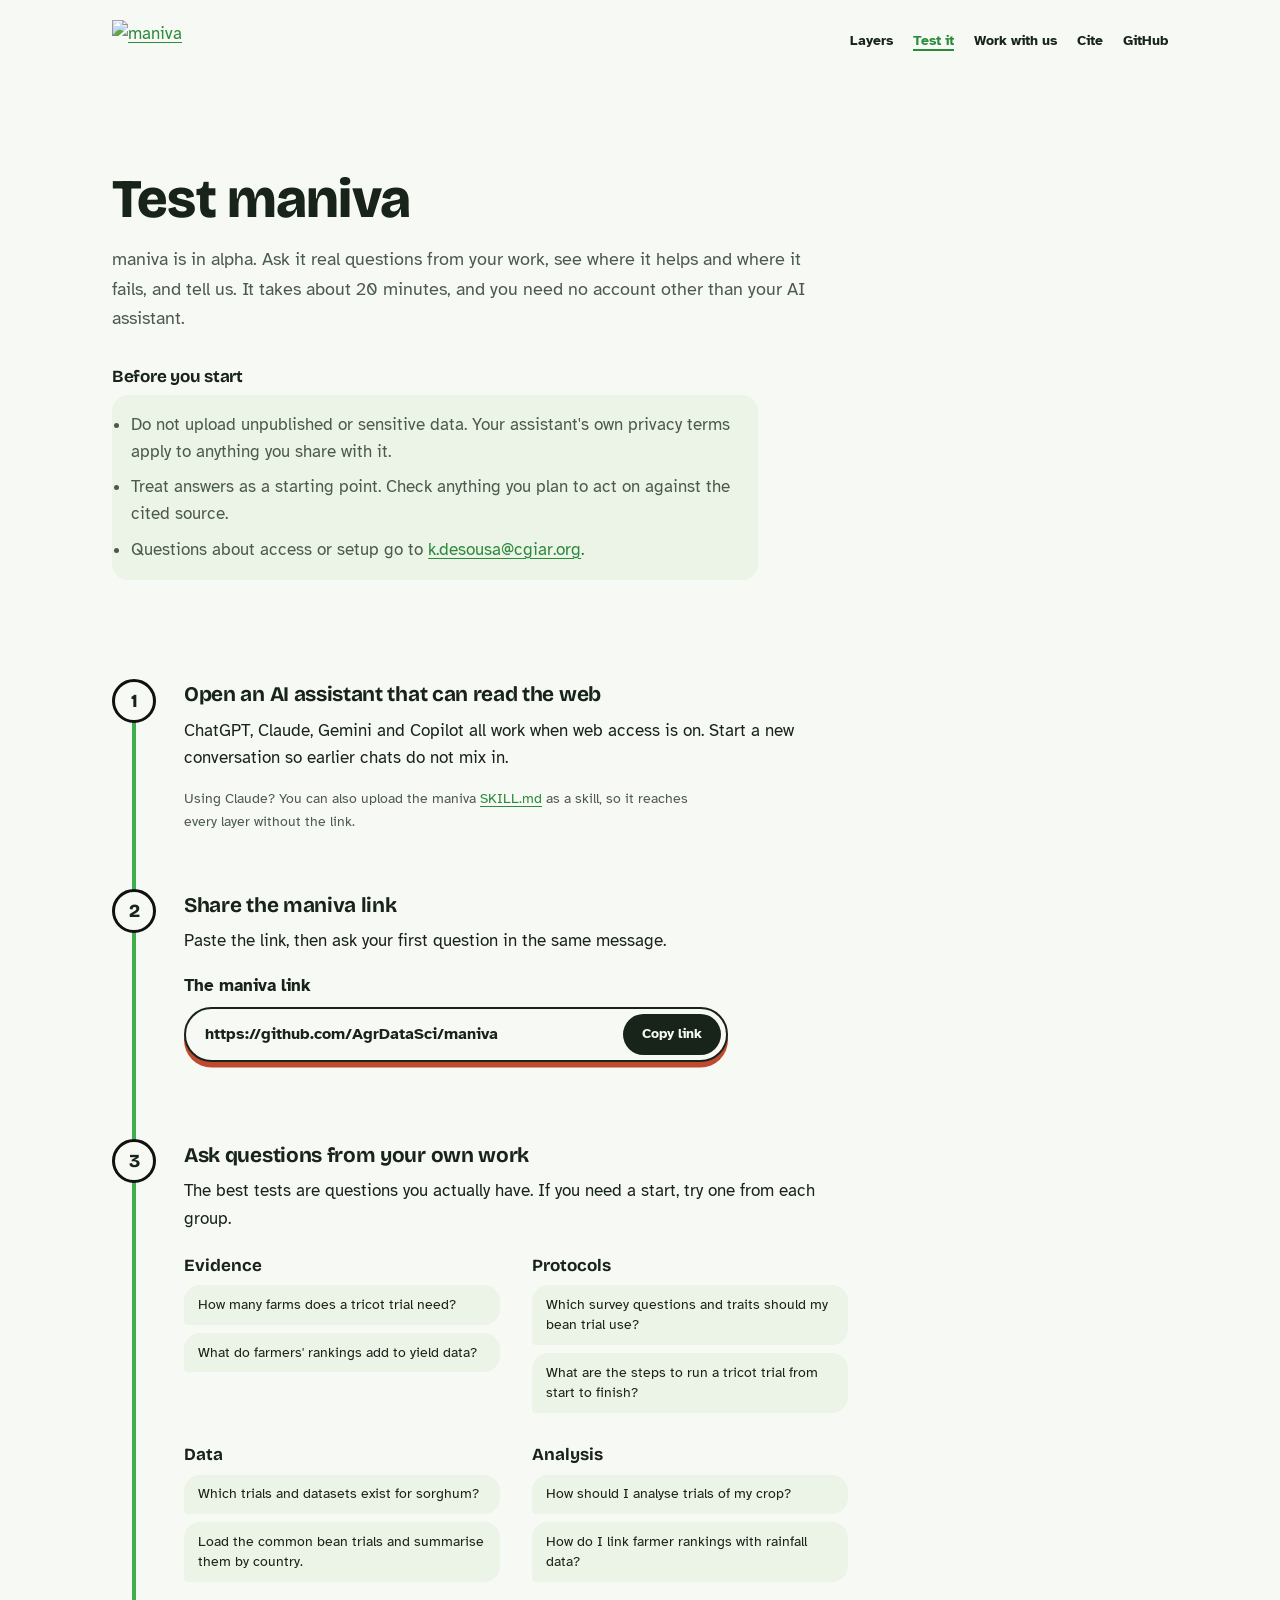
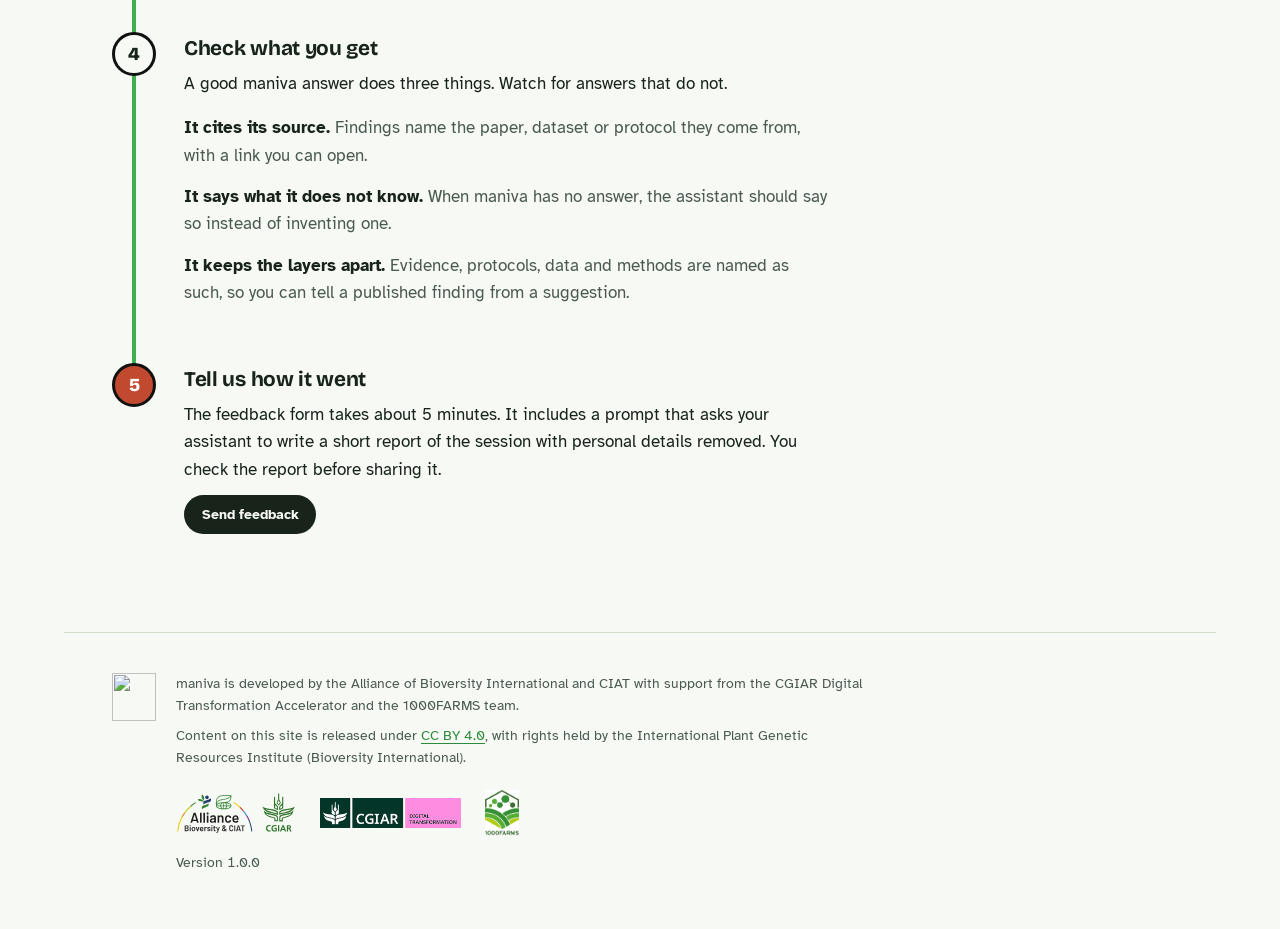
==== site/test.html @ 65de9e60 "Add a Test maniva page for alpha testers Co-Authored-By: Claude Opus 5.5 <noreply@anthropic.com> Cla" ====
<!doctype html>
<html lang="en">
<head>
<meta charset="utf-8">
<meta name="viewport" content="width=device-width, initial-scale=1">
<title>Test maniva</title>
<meta name="description" content="How to test maniva with your AI assistant, what to ask, what a good answer looks like and how to send feedback.">
<meta property="og:title" content="Test maniva">
<meta property="og:description" content="Five steps to test maniva with your AI assistant and tell us how it went.">
<meta property="og:image" content="https://agrdatasci.github.io/maniva/logo/maniva-logo.png">
<link rel="icon" type="image/svg+xml" href="logo/maniva-mark.svg">
<link rel="preconnect" href="https://fonts.googleapis.com">
<link rel="preconnect" href="https://fonts.gstatic.com" crossorigin>
<link href="https://fonts.googleapis.com/css2?family=Atkinson+Hyperlegible:ital,wght@0,400;0,700;1,400&family=Bricolage+Grotesque:opsz,wght@12..96,500;12..96,700;12..96,800&display=swap" rel="stylesheet">
<link rel="stylesheet" href="styles.css?v=5">
<script>document.documentElement.classList.add("js")</script>
</head>
<body>
<a class="skip" href="#main">Skip to content</a>

<header class="top">
  <a class="wordmark" href="./" aria-label="maniva home">
    <img class="wordmark-light" src="logo/maniva-logo-horizontal.svg" alt="maniva" width="150" height="47">
    <img class="wordmark-dark" src="logo/maniva-logo-horizontal-reversed.svg" alt="" width="150" height="47">
  </a>
  <nav aria-label="Main">
    <a href="./#layers">Layers</a>
    <a href="test.html" aria-current="page">Test it</a>
    <a href="./#work">Work with us</a>
    <a href="./#cite">Cite</a>
    <a href="https://github.com/AgrDataSci/maniva">GitHub</a>
  </nav>
</header>

<main id="main">

<section class="page-intro">
  <h1>Test maniva</h1>
  <p class="lede">maniva is in alpha. Ask it real questions from your work, see where it helps and where it fails, and tell us. It takes about 20 minutes, and you need no account other than your AI assistant.</p>
</section>

<section class="before" aria-labelledby="before-title">
  <h2 id="before-title">Before you start</h2>
  <ul>
    <li>Do not upload unpublished or sensitive data. Your assistant's own privacy terms apply to anything you share with it.</li>
    <li>Treat answers as a starting point. Check anything you plan to act on against the cited source.</li>
    <li>Questions about access or setup go to <a href="mailto:k.desousa@cgiar.org">k.desousa@cgiar.org</a>.</li>
  </ul>
</section>

<section class="guide" aria-label="Steps">
  <ol class="steps">
    <li>
      <h2>Open an AI assistant that can read the web</h2>
      <p>ChatGPT, Claude, Gemini and Copilot all work when web access is on. Start a new conversation so earlier chats do not mix in.</p>
      <p class="aside">Using Claude? You can also upload the maniva <a href="https://github.com/AgrDataSci/maniva/blob/main/SKILL.md">SKILL.md</a> as a skill, so it reaches every layer without the link.</p>
    </li>

    <li>
      <h2>Share the maniva link</h2>
      <p>Paste the link, then ask your first question in the same message.</p>
      <div class="link-field">
        <label for="share-link">The maniva link</label>
        <div class="link-row">
          <input id="share-link" type="text" value="https://github.com/AgrDataSci/maniva" readonly>
          <button type="button" class="btn" data-copy="#share-link">Copy link</button>
        </div>
        <p class="copy-status" role="status" aria-live="polite"></p>
      </div>
    </li>

    <li>
      <h2>Ask questions from your own work</h2>
      <p>The best tests are questions you actually have. If you need a start, try one from each group.</p>
      <dl class="examples">
        <div>
          <dt>Evidence</dt>
          <dd>How many farms does a tricot trial need?</dd>
          <dd>What do farmers' rankings add to yield data?</dd>
        </div>
        <div>
          <dt>Protocols</dt>
          <dd>Which survey questions and traits should my bean trial use?</dd>
          <dd>What are the steps to run a tricot trial from start to finish?</dd>
        </div>
        <div>
          <dt>Data</dt>
          <dd>Which trials and datasets exist for sorghum?</dd>
          <dd>Load the common bean trials and summarise them by country.</dd>
        </div>
        <div>
          <dt>Analysis</dt>
          <dd>How should I analyse trials of my crop?</dd>
          <dd>How do I link farmer rankings with rainfall data?</dd>
        </div>
      </dl>
    </li>

    <li>
      <h2>Check what you get</h2>
      <p>A good maniva answer does three things. Watch for answers that do not.</p>
      <ul class="checks">
        <li><b>It cites its source.</b> Findings name the paper, dataset or protocol they come from, with a link you can open.</li>
        <li><b>It says what it does not know.</b> When maniva has no answer, the assistant should say so instead of inventing one.</li>
        <li><b>It keeps the layers apart.</b> Evidence, protocols, data and methods are named as such, so you can tell a published finding from a suggestion.</li>
      </ul>
    </li>

    <li>
      <h2>Tell us how it went</h2>
      <p>The feedback form takes about 5 minutes. It includes a prompt that asks your assistant to write a short report of the session with personal details removed. You check the report before sharing it.</p>
      <p><a class="btn-link" href="https://forms.gle/F8mA6QaVcJfpzkLAA">Send feedback</a></p>
    </li>
  </ol>
</section>


</main>

<footer class="foot">
  <img class="foot-mark foot-mark-light" src="logo/maniva-mark.svg" alt="" width="44" height="48">
  <img class="foot-mark foot-mark-dark" src="logo/maniva-mark-reversed.svg" alt="" width="44" height="48">
  <div>
    <p>maniva is developed by the Alliance of Bioversity International and CIAT with support from the CGIAR Digital Transformation Accelerator and the 1000FARMS team.</p>
    <p>Content on this site is released under <a href="https://creativecommons.org/licenses/by/4.0/">CC BY 4.0</a>, with rights held by the International Plant Genetic Resources Institute (Bioversity International).</p>
    <div class="partners" role="group" aria-label="Partners">
      <img src="partners/alliance.svg" alt="Alliance of Bioversity International and CIAT, CGIAR" class="logo-wide" width="401" height="139">
      <img src="partners/cgiar-digital-transformation.png" alt="CGIAR Digital Transformation" class="logo-dt" width="1117" height="240">
      <img src="partners/1000farms.png" alt="1000FARMS" class="logo-tall" width="174" height="240">
    </div>
    <p class="version">Version <span data-version>1.0.0</span><span data-commit></span></p>
  </div>
</footer>

<script src="main.js?v=5" defer></script>
</body>
</html>
---- site/styles.css ----
/* maniva site. Palette taken from the logo: leaf greens, the red stalk, deep leaf-shadow ink. */
:root {
  --paper: #f7faf4;
  --paper-2: #ecf3e7;
  --ink: #18231a;
  --ink-soft: #4b5a4e;
  --leaf: #2c8a3b;
  --leaf-logo: #3fae4f;
  --leaf-mid: #55c463;
  --sprout: #84e08d;
  --sprout-wash: #dff3dc;
  --stalk: #c0492f;
  --line: #cfdcca;
  --mark-line: #111111;
  --mark-node: #ffffff;

  --display: "Bricolage Grotesque", "Avenir Next", system-ui, sans-serif;
  --body: "Atkinson Hyperlegible", system-ui, sans-serif;

  --step--1: 0.875rem;
  --step-0: 1.0625rem;
  --step-1: 1.3rem;
  --step-2: 1.75rem;
  --step-3: clamp(2.1rem, 1.4rem + 2.6vw, 3.4rem);
  --measure: 38em;
  --gutter: clamp(1rem, 4vw, 3rem);
}

@media (prefers-color-scheme: dark) {
  :root:not([data-theme="light"]) {
    --paper: #121a14;
    --paper-2: #1a251c;
    --ink: #eef3ea;
    --ink-soft: #b4c2b5;
    --leaf: #84e08d;
    --sprout-wash: #1f3523;
    --line: #2f4031;
    --mark-line: #f6f3ea;
    --mark-node: #121a14;
  }
}

*, *::before, *::after { box-sizing: border-box; }

html { scroll-behavior: smooth; }
@media (prefers-reduced-motion: reduce) { html { scroll-behavior: auto; } }

body {
  margin: 0;
  background: var(--paper);
  color: var(--ink);
  font: 400 var(--step-0)/1.6 var(--body);
  -webkit-font-smoothing: antialiased;
}

h1, h2, h3 {
  font-family: var(--display);
  font-weight: 700;
  line-height: 1.1;
  letter-spacing: -0.015em;
  margin: 0;
}
h2 { font-size: var(--step-2); }
h3 { font-size: var(--step-1); }
p { margin: 0 0 1em; }

a { color: var(--leaf); text-underline-offset: 0.18em; text-decoration-thickness: 1px; }
a:hover { text-decoration-thickness: 2px; }

:focus-visible {
  outline: 3px solid var(--stalk);
  outline-offset: 3px;
  border-radius: 2px;
}

.skip {
  position: absolute;
  left: -999px;
  top: 0.5rem;
  background: var(--ink);
  color: var(--paper);
  padding: 0.5rem 1rem;
  z-index: 10;
}
.skip:focus { left: 0.5rem; }

/* Header */
.top {
  display: flex;
  flex-wrap: wrap;
  align-items: center;
  justify-content: space-between;
  gap: 0.75rem 2rem;
  max-width: 72rem;
  margin: 0 auto;
  padding: 1.25rem var(--gutter);
}
.wordmark img { display: block; height: 2.6rem; width: auto; }
.wordmark-dark, .foot-mark-dark { display: none !important; }
@media (prefers-color-scheme: dark) {
  .wordmark-light, .foot-mark-light { display: none !important; }
  .wordmark-dark, .foot-mark-dark { display: block !important; }
}
.top nav { display: flex; flex-wrap: wrap; gap: 0.25rem 1.25rem; }
.top nav a {
  color: var(--ink);
  text-decoration: none;
  font-size: var(--step--1);
  font-weight: 700;
  padding: 0.25rem 0;
}
.top nav a:hover { color: var(--leaf); }

main > section {
  max-width: 72rem;
  margin: 0 auto;
  padding: clamp(3rem, 7vw, 5.5rem) var(--gutter);
}

/* Hero */
.hero {
  display: grid;
  grid-template-columns: minmax(0, 1.35fr) minmax(0, 1fr);
  align-items: center;
  gap: clamp(1.5rem, 5vw, 4rem);
  padding-top: clamp(1.5rem, 4vw, 3rem) !important;
}
.hero h1 {
  font-size: var(--step-3);
  font-weight: 800;
  max-width: 17em;
  margin-bottom: 1.25rem;
}
.lede {
  font-size: 1.15rem;
  color: var(--ink-soft);
  max-width: var(--measure);
}

.link-field {
  margin-top: 2rem;
  max-width: 34rem;
}
.link-field label {
  display: block;
  font-weight: 700;
  margin-bottom: 0.5rem;
}
.link-row {
  display: flex;
  align-items: stretch;
  border: 2px solid var(--ink);
  border-radius: 999px;
  background: var(--paper);
  padding: 0.3rem;
  /* the red stalk carries the link, as it carries the leaf */
  box-shadow: 0 0.35rem 0 var(--stalk);
}
.link-row input {
  flex: 1;
  min-width: 0;
  border: 0;
  background: transparent;
  color: var(--ink);
  font: 700 1rem/1 var(--body);
  padding: 0 0.9rem;
}
.link-row input:focus-visible { outline-offset: -2px; border-radius: 999px; }

.btn {
  font: 700 var(--step--1)/1 var(--body);
  border: 0;
  border-radius: 999px;
  background: var(--ink);
  color: var(--paper);
  padding: 0.85rem 1.2rem;
  cursor: pointer;
  white-space: nowrap;
}
.btn:hover { background: var(--leaf); color: #fff; }
@media (prefers-color-scheme: dark) {
  :root:not([data-theme="light"]) .btn:hover,
  :root:not([data-theme="light"]) .btn-link:hover { color: var(--paper); }
}
.btn-quiet {
  background: transparent;
  color: var(--ink);
  border: 2px solid var(--ink);
  padding: 0.65rem 1rem;
}
.btn-quiet:hover { background: var(--ink); color: var(--paper); }

.copy-status {
  min-height: 1.5em;
  margin: 0.9rem 0 0;
  font-size: var(--step--1);
  color: var(--leaf);
  font-weight: 700;
}

.hero-mark { margin: 0; justify-self: center; width: min(100%, 26rem); }
.mark { width: 100%; height: auto; overflow: visible; }

/* Mark styling, mirroring docs/logo/maniva-mark.svg */
.stalk-out { fill: none; stroke: var(--mark-line); stroke-width: 11; stroke-linecap: round; }
.stalk-in { fill: none; stroke: var(--stalk); stroke-width: 5; stroke-linecap: round; }
.lobe { stroke: var(--mark-line); stroke-width: 5; stroke-linejoin: round; }
.lobe-low { fill: var(--leaf-logo); }
.lobe-mid { fill: var(--leaf-mid); }
.lobe-top { fill: var(--sprout); }
.ring { fill: none; stroke: var(--mark-line); stroke-width: 2.5; stroke-dasharray: 2 7; stroke-linecap: round; }
.vein { stroke: var(--mark-line); stroke-width: 4; stroke-linecap: round; }
.node { fill: var(--mark-node); stroke: var(--mark-line); stroke-width: 3; }
.node.tip { stroke-width: 3.5; }
.hub { fill: var(--mark-line); }
.root { fill: var(--stalk); stroke: var(--mark-line); stroke-width: 3; }

/* The one motion on the page: the network veins grow out from the stem. */
@media (prefers-reduced-motion: no-preference) {
  .js .vein {
    stroke-dasharray: 130;
    stroke-dashoffset: 130;
    animation: grow 0.9s cubic-bezier(.2,.7,.2,1) 0.3s forwards;
  }
  .js .vein:nth-of-type(2) { animation-delay: 0.38s; }
  .js .ring { opacity: 0; animation: appear 0.6s ease 1.1s forwards; }
  .js .node {
    transform-box: fill-box;
    transform-origin: center;
    transform: scale(0);
    animation: pop 0.45s cubic-bezier(.3,1.6,.5,1) forwards;
    animation-delay: 0.9s;
  }
  .js .node.tip { animation-delay: 1.15s; }
}
@keyframes grow { to { stroke-dashoffset: 0; } }
@keyframes appear { to { opacity: 1; } }
@keyframes pop { to { transform: scale(1); } }

/* Section heads */
.section-head { max-width: var(--measure); margin-bottom: 2.25rem; }
.section-head h2 { margin-bottom: 0.75rem; }
.section-head p { color: var(--ink-soft); }

/* Layers and router */
.layers { border-top: 2px solid var(--ink); }
.router {
  display: grid;
  grid-template-columns: minmax(15rem, 1fr) minmax(0, 2.2fr);
  gap: clamp(1.5rem, 4vw, 3rem);
  align-items: start;
}
.questions {
  border: 0;
  margin: 0;
  padding: 0;
  display: flex;
  flex-direction: column;
  gap: 0.5rem;
  position: sticky;
  top: 1rem;
}
.questions legend {
  font-family: var(--display);
  font-weight: 700;
  font-size: var(--step-0);
  margin-bottom: 0.75rem;
  padding: 0;
}
.q {
  text-align: left;
  font: 400 var(--step--1)/1.4 var(--body);
  color: var(--ink);
  background: var(--paper-2);
  border: 1.5px solid transparent;
  border-radius: 1rem 1rem 1rem 0.25rem;
  padding: 0.7rem 0.9rem;
  cursor: pointer;
}
.q:hover { border-color: var(--leaf); }
.q[aria-pressed="true"] {
  background: var(--ink);
  color: var(--paper);
  border-color: var(--ink);
}

.layer-list { list-style: none; margin: 0; padding: 0; }
.layer {
  display: grid;
  grid-template-columns: minmax(10rem, 1fr) minmax(0, 1.6fr);
  grid-template-areas:
    "name body"
    "name repos"
    "name status";
  column-gap: 2rem;
  padding: 1.5rem 0 1.5rem 1.25rem;
  border-top: 1px solid var(--line);
  border-left: 6px solid transparent;
  transition: opacity 0.25s ease, background-color 0.25s ease, border-color 0.25s ease;
}
.layer:last-child { border-bottom: 1px solid var(--line); }
.layer-name { grid-area: name; }
.layer-q { margin: 0.4rem 0 0; color: var(--ink-soft); font-style: italic; }
.layer-body { grid-area: body; max-width: 32em; }
.repos {
  grid-area: repos;
  list-style: none;
  margin: 0 0 0.75rem;
  padding: 0;
  display: flex;
  flex-wrap: wrap;
  gap: 0.35rem 1rem;
  font-weight: 700;
  font-size: var(--step--1);
}
.status { grid-area: status; margin: 0; font-size: var(--step--1); color: var(--ink-soft); }

.router.is-routing .layer { opacity: 0.4; }
.router.is-routing .layer.is-lit {
  opacity: 1;
  background: var(--sprout-wash);
  border-left-color: var(--leaf-logo);
}
@media (prefers-reduced-motion: reduce) { .layer { transition: none; } }

.route-note { min-height: 1.6em; margin: 1.5rem 0 0; font-weight: 700; color: var(--leaf); }
.links-note { max-width: var(--measure); color: var(--ink-soft); margin-top: 1.5rem; }

/* Use it */
.use { border-top: 2px solid var(--ink); }
.use h2 { margin-bottom: 2rem; }
.ways {
  display: grid;
  grid-template-columns: repeat(3, minmax(0, 1fr));
  gap: 2rem;
  margin: 0;
}
.ways dt {
  font-family: var(--display);
  font-weight: 700;
  font-size: var(--step-1);
  margin-bottom: 0.5rem;
}
.ways dd { margin: 0; color: var(--ink-soft); max-width: 24em; }

/* Why maniva, on the leaf */
.why {
  display: grid;
  grid-template-columns: minmax(0, 1.5fr) minmax(0, 1fr);
  gap: clamp(2rem, 5vw, 4rem);
  background: var(--sprout-wash);
  border-radius: 2rem;
  max-width: calc(72rem - 2 * var(--gutter)) !important;
  margin-top: 2rem !important;
}
@media (max-width: 76rem) {
  .why { margin-left: var(--gutter) !important; margin-right: var(--gutter) !important; }
}
.why h2 { margin-bottom: 1rem; }
.why-text p { max-width: var(--measure); }
.motto {
  font-family: var(--display);
  font-weight: 700;
  font-size: var(--step-1);
  margin-top: 1.5rem;
}
.say { border-left: 3px solid var(--stalk); padding-left: 1.5rem; align-self: start; }
.say-word {
  font-family: var(--display);
  font-weight: 800;
  font-size: var(--step-3);
  line-height: 1;
  margin-bottom: 1rem;
}
.say p { color: var(--ink-soft); }
.say a { font-weight: 700; }

/* Principles */
.principles h2 { margin-bottom: 1.5rem; }
.principles ul {
  list-style: none;
  margin: 0;
  padding: 0;
  display: grid;
  grid-template-columns: repeat(2, minmax(0, 1fr));
  gap: 1.5rem 3rem;
}
.principles li { max-width: 30em; color: var(--ink-soft); }
.principles b { color: var(--ink); display: block; font-family: var(--display); font-size: var(--step-0); margin-bottom: 0.2rem; }

/* Work with us */
.work { border-top: 2px solid var(--ink); }
.offers {
  list-style: none;
  margin: 0;
  padding: 0;
  display: grid;
  grid-template-columns: repeat(3, minmax(0, 1fr));
  gap: 2rem;
}
.offers li {
  display: flex;
  flex-direction: column;
  align-items: flex-start;
  border-top: 6px solid var(--leaf-logo);
  padding-top: 1.25rem;
}
.offers li:nth-child(2) { border-top-color: var(--leaf-mid); }
.offers li:nth-child(3) { border-top-color: var(--sprout); }
.offers h3 { margin-bottom: 0.6rem; }
.offers p { color: var(--ink-soft); max-width: 24em; flex: 1; }
.btn-link {
  font-weight: 700;
  color: var(--paper);
  background: var(--ink);
  border-radius: 999px;
  padding: 0.7rem 1.1rem;
  text-decoration: none;
  font-size: var(--step--1);
}
.btn-link:hover { background: var(--leaf); color: #fff; }
@media (max-width: 52rem) { .offers { grid-template-columns: 1fr; } }

/* Team */
.team { border-top: 2px solid var(--ink); }
.people {
  list-style: none;
  margin: 0;
  padding: 0;
  display: grid;
  grid-template-columns: repeat(3, minmax(0, 1fr));
  gap: 2rem;
}
.people li { display: flex; flex-direction: column; align-items: flex-start; }
.people h3 { margin-bottom: 0.5rem; }
.people p { color: var(--ink-soft); max-width: 24em; }
.people li > p:first-of-type { flex: 1; }
.reach { display: flex; flex-wrap: wrap; align-items: center; gap: 0.5rem 1rem; margin: 0; }
.reach a:not(.btn-link) { font-weight: 700; font-size: var(--step--1); }
@media (max-width: 52rem) { .people { grid-template-columns: 1fr; } }

/* Cite */
.cite { border-top: 2px solid var(--ink); }
.cite h2 { margin-bottom: 0.75rem; }
.cite > p { color: var(--ink-soft); max-width: var(--measure); }
.cite-box {
  background: var(--paper-2);
  border-radius: 1rem;
  padding: 1.5rem;
  max-width: 48rem;
  margin: 1.5rem 0;
}
.cite-box #citation { font-size: 1rem; overflow-wrap: anywhere; }
.cff { font-size: var(--step--1); }

/* Partner logos, sized to sit with the footer mark */
.partners {
  display: flex;
  flex-wrap: wrap;
  align-items: center;
  gap: 0.75rem 1.5rem;
  margin: 1.25rem 0 1rem;
}
.partners img { display: block; width: auto; }
.partners .logo-wide { height: 2.6rem; }
.partners .logo-dt { height: 1.9rem; }
.partners .logo-tall { height: 2.9rem; }
@media (prefers-color-scheme: dark) {
  .partners img { background: #ffffff; border-radius: 0.4rem; padding: 0.25rem 0.4rem; }
  .partners .logo-dt { padding: 0; }
}

/* Footer */
.foot {
  max-width: 72rem;
  margin: 0 auto;
  padding: 2.5rem var(--gutter) 3rem;
  border-top: 1px solid var(--line);
  display: flex;
  gap: 1.25rem;
  align-items: flex-start;
  font-size: var(--step--1);
  color: var(--ink-soft);
}
.foot p { max-width: 50em; margin-bottom: 0.5em; }
.foot-mark { flex: none; }
.version { font-variant-numeric: tabular-nums; }

/* Narrow screens */
@media (max-width: 52rem) {
  .hero { grid-template-columns: 1fr; }
  .hero-mark { order: -1; width: min(60%, 14rem); justify-self: start; }
  .router { grid-template-columns: 1fr; }
  .questions { position: static; }
  .layer {
    grid-template-columns: 1fr;
    grid-template-areas: "name" "body" "repos" "status";
    padding-left: 0.9rem;
  }
  .layer-name { margin-bottom: 0.75rem; }
  .ways, .principles ul, .why { grid-template-columns: 1fr; }
  .why { border-radius: 1.25rem; }
}
@media (max-width: 30rem) {
  .link-row { flex-direction: column; border-radius: 1.25rem; gap: 0.3rem; }
  .link-row input { padding: 0.7rem 0.6rem; font-size: 0.95rem; }
  .top nav { gap: 0.25rem 1rem; }
}

/* Test page */
.top nav a[aria-current="page"] { color: var(--leaf); text-decoration: underline; text-underline-offset: 0.3em; text-decoration-thickness: 2px; }

.page-intro { padding-bottom: 1rem !important; }
.page-intro h1 { font-size: var(--step-3); font-weight: 800; margin-bottom: 1rem; }

/* The steps run down a stem, each one a node on it, like the veins in the mark */
.steps {
  list-style: none;
  counter-reset: step;
  margin: 0;
  padding: 0;
  max-width: 46rem;
}
.steps > li {
  counter-increment: step;
  position: relative;
  padding: 0 0 3rem 4.5rem;
}
.steps > li::before {
  content: counter(step);
  position: absolute;
  left: 0;
  top: -0.35rem;
  width: 2.75rem;
  height: 2.75rem;
  border-radius: 50%;
  display: grid;
  place-items: center;
  background: var(--paper);
  border: 3px solid var(--mark-line);
  font: 800 1.15rem/1 var(--display);
  color: var(--ink);
  z-index: 1;
}
.steps > li::after {
  content: "";
  position: absolute;
  left: calc(1.375rem - 2px);
  top: 2rem;
  bottom: 0;
  width: 4px;
  background: var(--leaf-logo);
  border-radius: 2px;
}
.steps > li:last-child { padding-bottom: 0; }
.steps > li:last-child::after { display: none; }
.steps > li:last-child::before { background: var(--stalk); color: #fff; border-color: var(--mark-line); }
.steps h2 { font-size: var(--step-1); margin-bottom: 0.6rem; }
.steps p { max-width: var(--measure); }
.steps .aside { font-size: var(--step--1); color: var(--ink-soft); }
.steps .link-field { margin-top: 1rem; }

.examples {
  margin: 1.25rem 0 0;
  display: grid;
  grid-template-columns: repeat(2, minmax(0, 1fr));
  gap: 1.25rem 2rem;
}
.examples dt { font-family: var(--display); font-weight: 700; margin-bottom: 0.4rem; }
.examples dd {
  margin: 0 0 0.5rem;
  background: var(--paper-2);
  border-radius: 1rem 1rem 1rem 0.25rem;
  padding: 0.6rem 0.85rem;
  font-size: var(--step--1);
  line-height: 1.45;
}

.checks { list-style: none; margin: 1rem 0 0; padding: 0; }
.checks li { margin-bottom: 0.9rem; max-width: var(--measure); color: var(--ink-soft); }
.checks b { color: var(--ink); }

.before { padding-top: 0 !important; padding-bottom: 1rem !important; }
.before > * { max-width: 46rem; }
.before h2 { font-size: var(--step-0); margin-bottom: 0.5rem; }
.before ul { background: var(--paper-2); border-radius: 1rem; padding: 1rem 1.25rem 0.6rem 2.4rem; }
.before ul { margin: 0; padding-left: 1.2rem; max-width: var(--measure); color: var(--ink-soft); }
.before li { margin-bottom: 0.5rem; }

@media (max-width: 52rem) {
  .examples { grid-template-columns: 1fr; }
  .steps > li { padding-left: 3.75rem; }
}
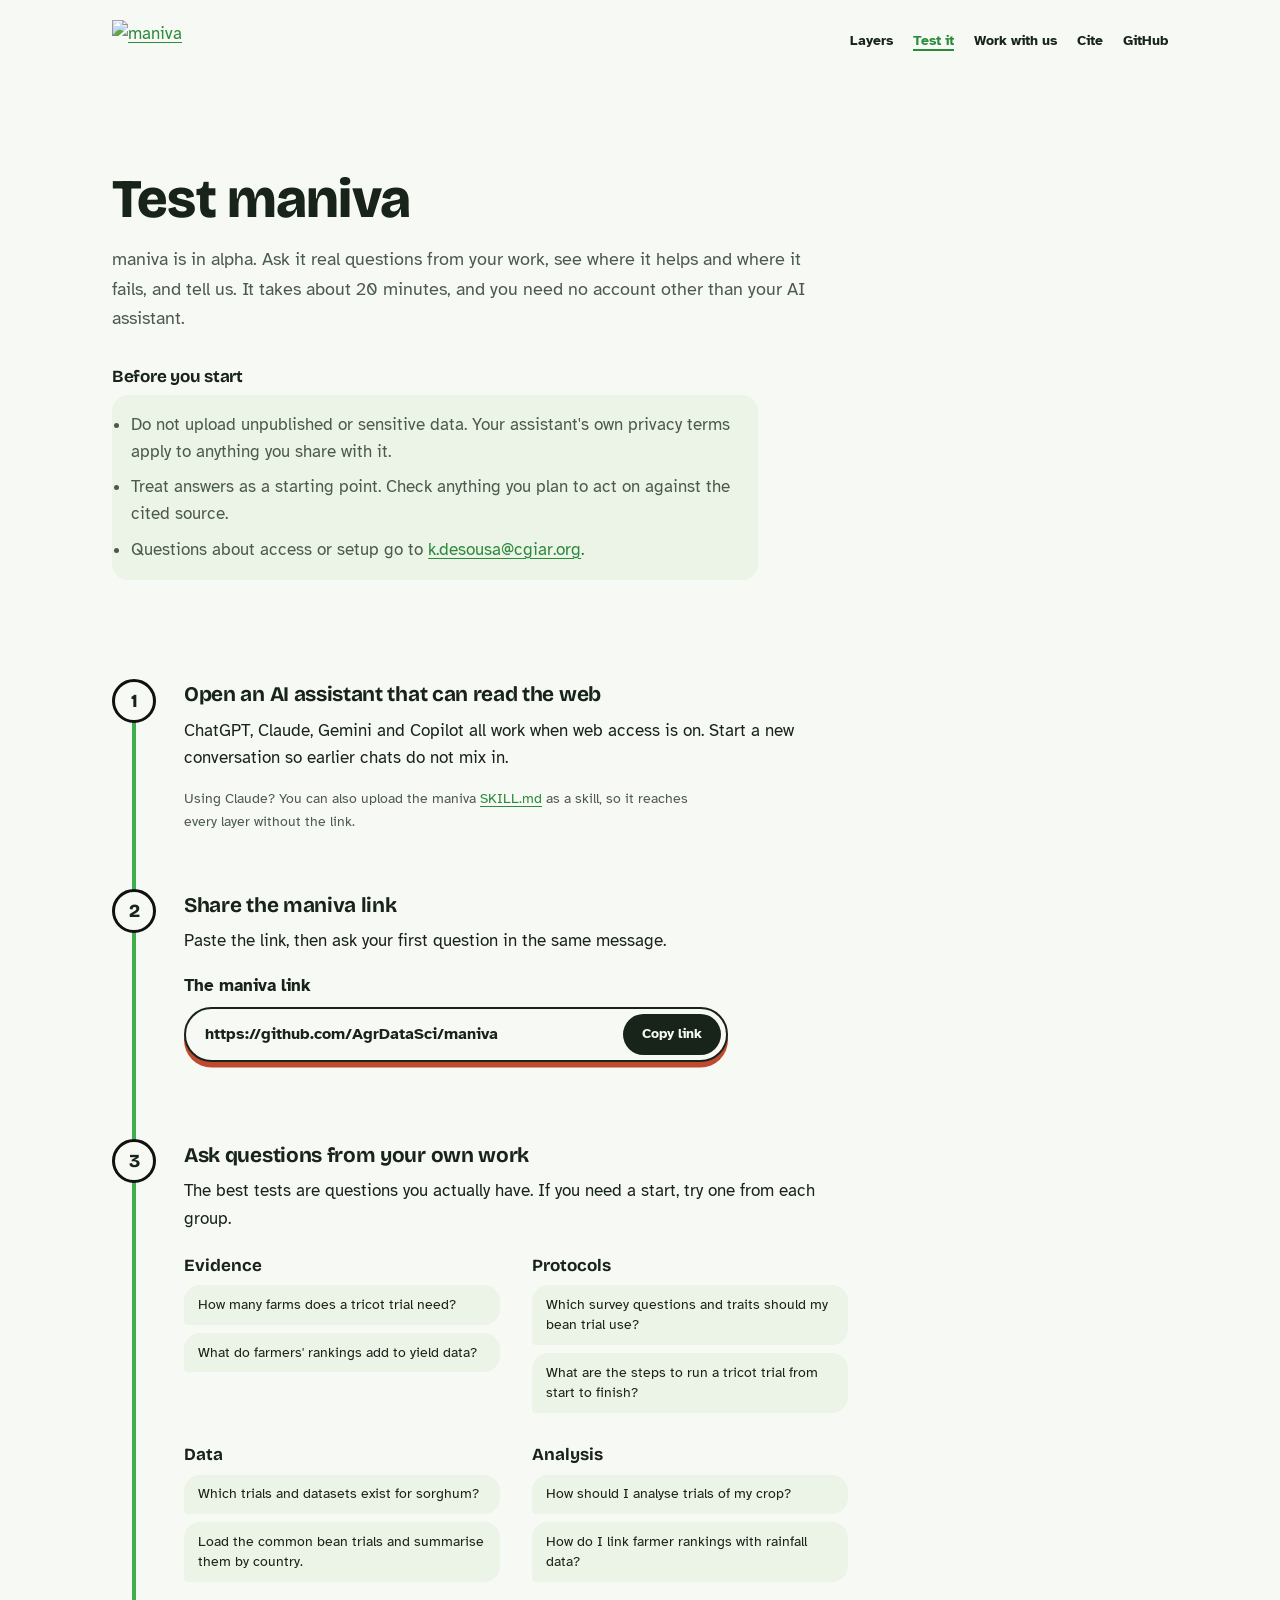
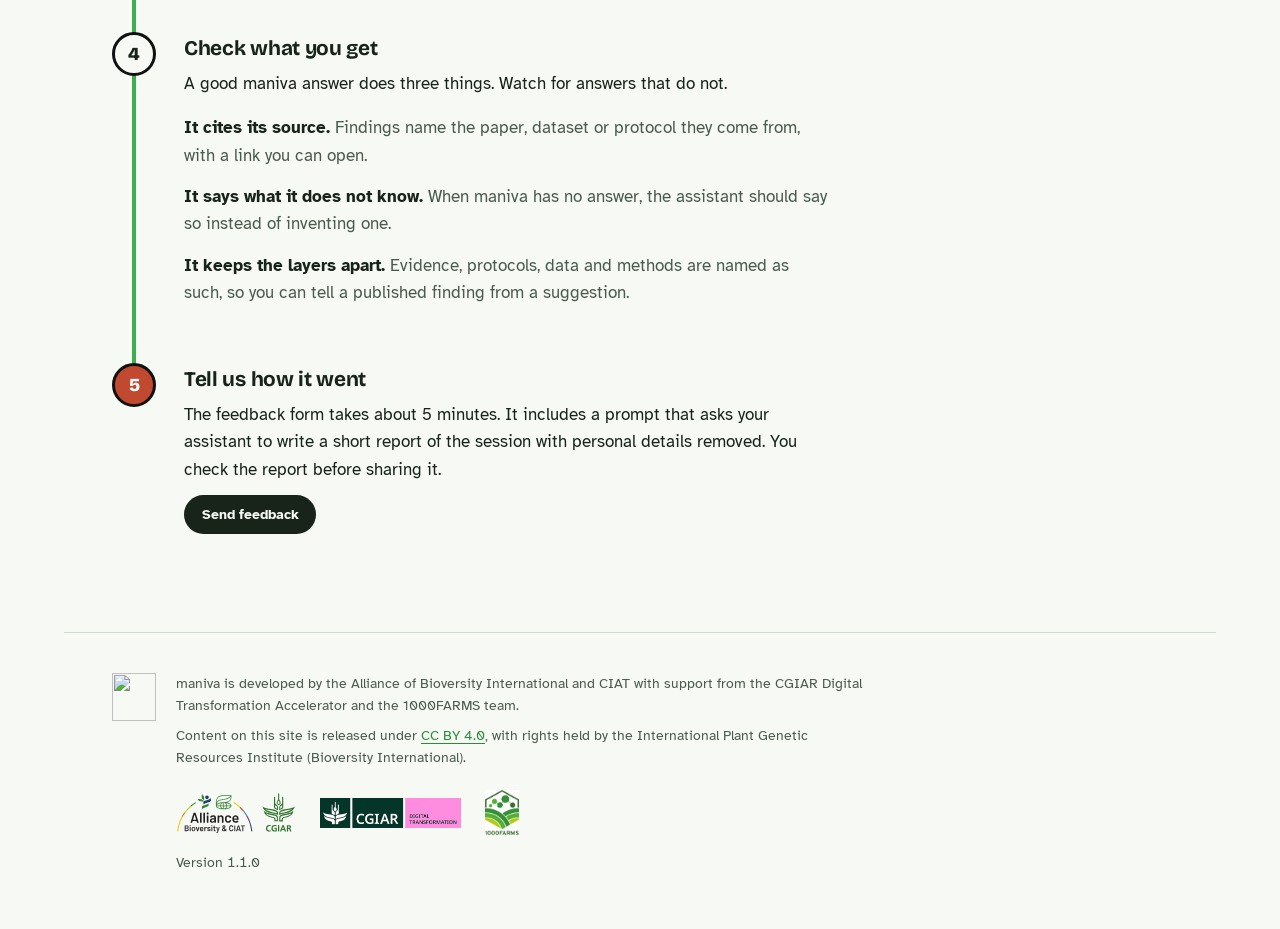
==== commit 14cf0c20: "Prepare release 1.1.0: author list, version, changelog and citation metadata Co-Authored-By: Claude " ====
--- a/site/test.html
+++ b/site/test.html
@@ -7,7 +7,13 @@
 <meta name="description" content="How to test maniva with your AI assistant, what to ask, what a good answer looks like and how to send feedback.">
 <meta property="og:title" content="Test maniva">
 <meta property="og:description" content="Five steps to test maniva with your AI assistant and tell us how it went.">
-<meta property="og:image" content="https://agrdatasci.github.io/maniva/logo/maniva-logo.png">
+<meta property="og:image" content="https://agrdatasci.github.io/maniva/share-card.png">
+<meta property="og:image:width" content="1200">
+<meta property="og:image:height" content="630">
+<meta property="og:image:alt" content="The maniva logo, a cassava leaf on a stem">
+<meta property="og:url" content="https://agrdatasci.github.io/maniva/test.html">
+<meta property="og:site_name" content="maniva">
+<meta name="twitter:card" content="summary_large_image">
 <link rel="icon" type="image/svg+xml" href="logo/maniva-mark.svg">
 <link rel="preconnect" href="https://fonts.googleapis.com">
 <link rel="preconnect" href="https://fonts.gstatic.com" crossorigin>
@@ -128,7 +134,7 @@
       <img src="partners/cgiar-digital-transformation.png" alt="CGIAR Digital Transformation" class="logo-dt" width="1117" height="240">
       <img src="partners/1000farms.png" alt="1000FARMS" class="logo-tall" width="174" height="240">
     </div>
-    <p class="version">Version <span data-version>1.0.0</span><span data-commit></span></p>
+    <p class="version">Version <span data-version>1.1.0</span><span data-commit></span></p>
   </div>
 </footer>
 
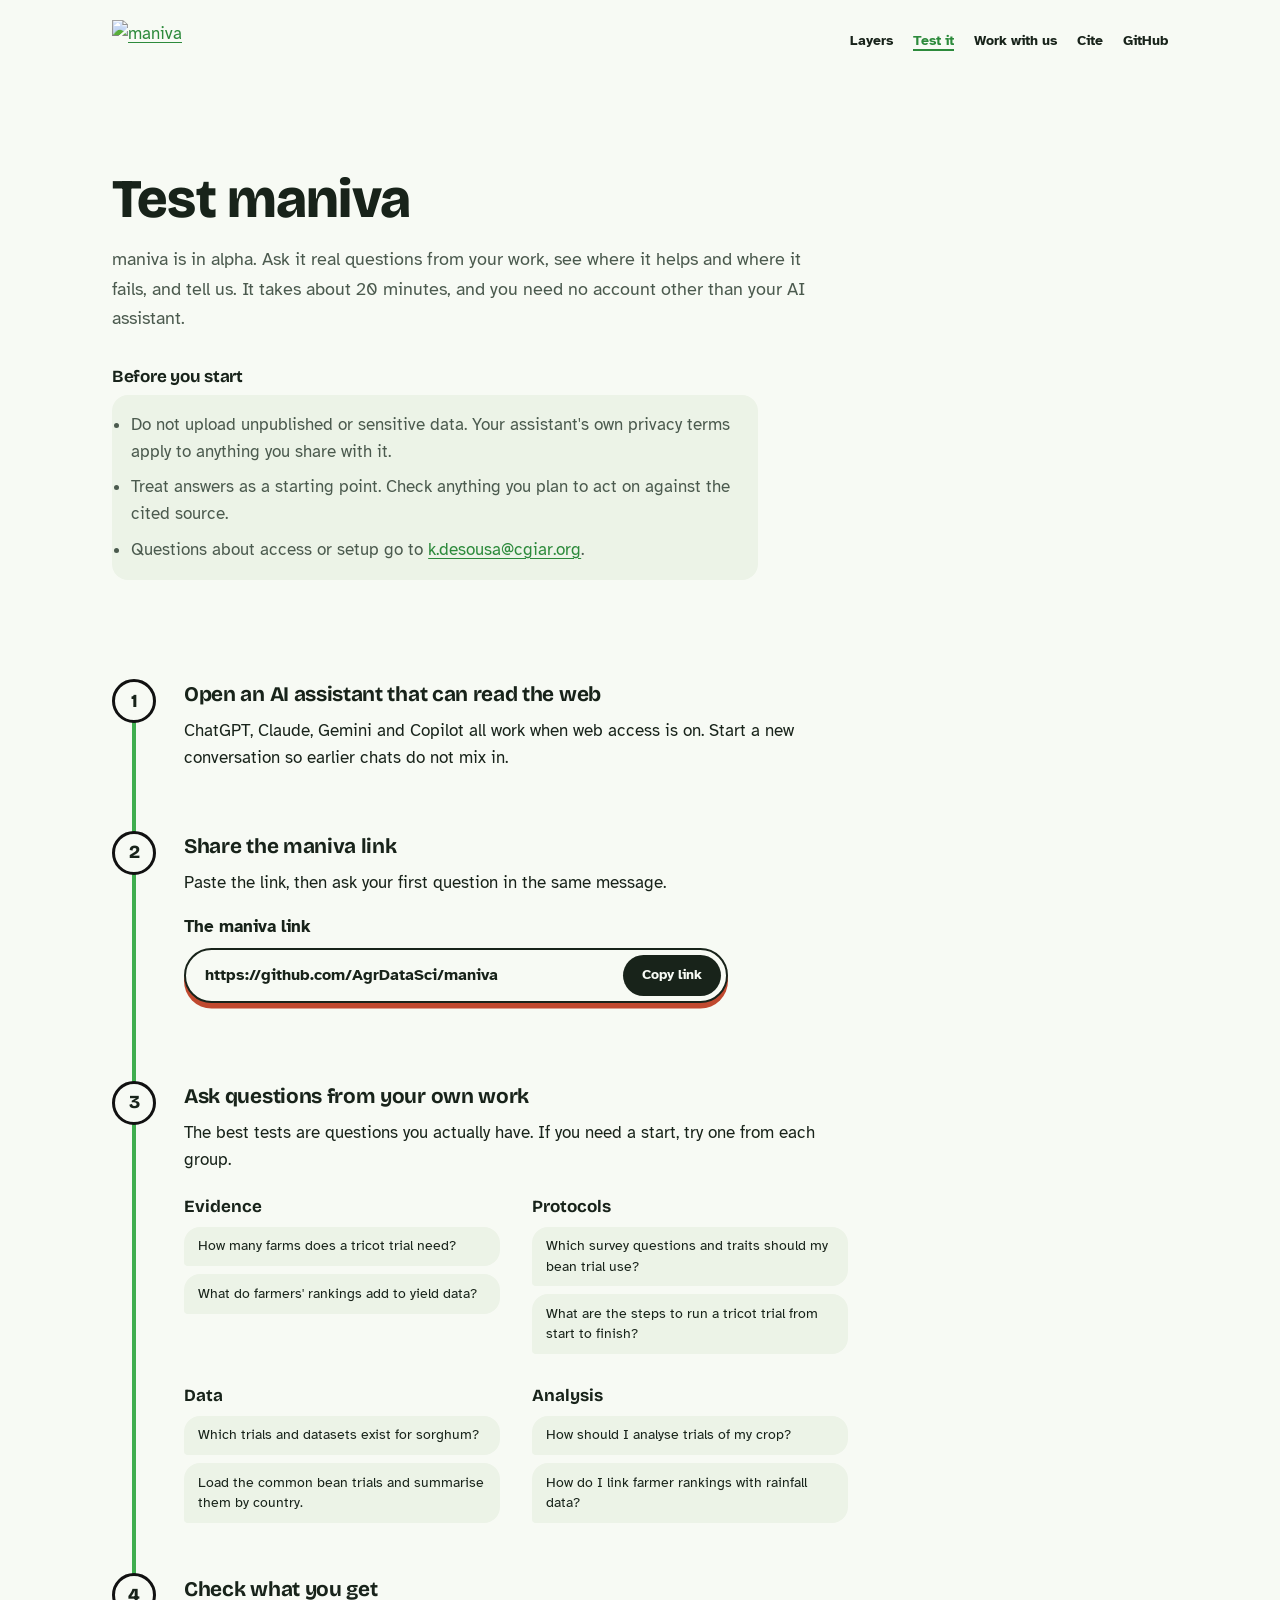
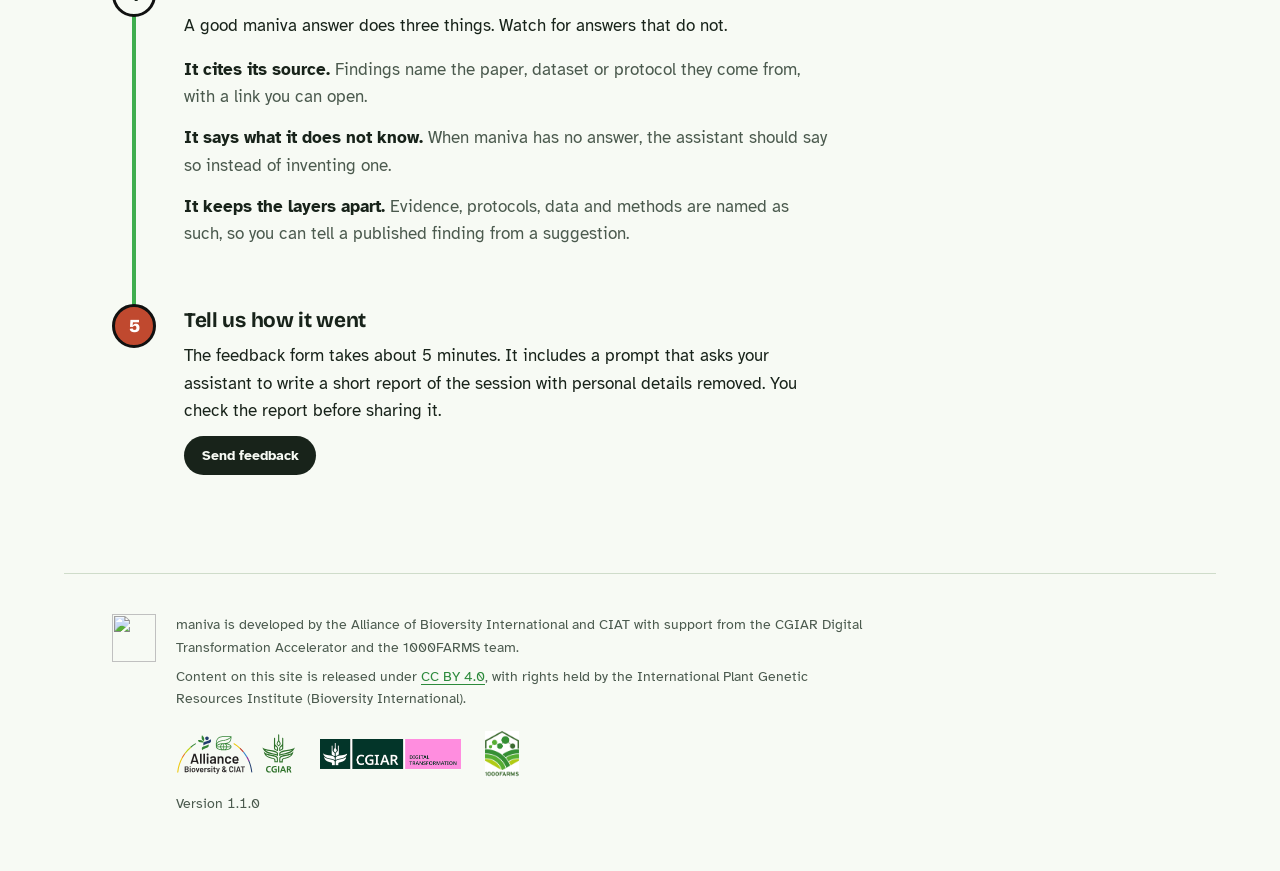
==== commit c4f5dcc0: "Website: one way to use maniva, the link Replace the Use it options with three steps built on the ma" ====
--- a/site/test.html
+++ b/site/test.html
@@ -59,7 +59,6 @@
     <li>
       <h2>Open an AI assistant that can read the web</h2>
       <p>ChatGPT, Claude, Gemini and Copilot all work when web access is on. Start a new conversation so earlier chats do not mix in.</p>
-      <p class="aside">Using Claude? You can also upload the maniva <a href="https://github.com/AgrDataSci/maniva/blob/main/SKILL.md">SKILL.md</a> as a skill, so it reaches every layer without the link.</p>
     </li>
 
     <li>
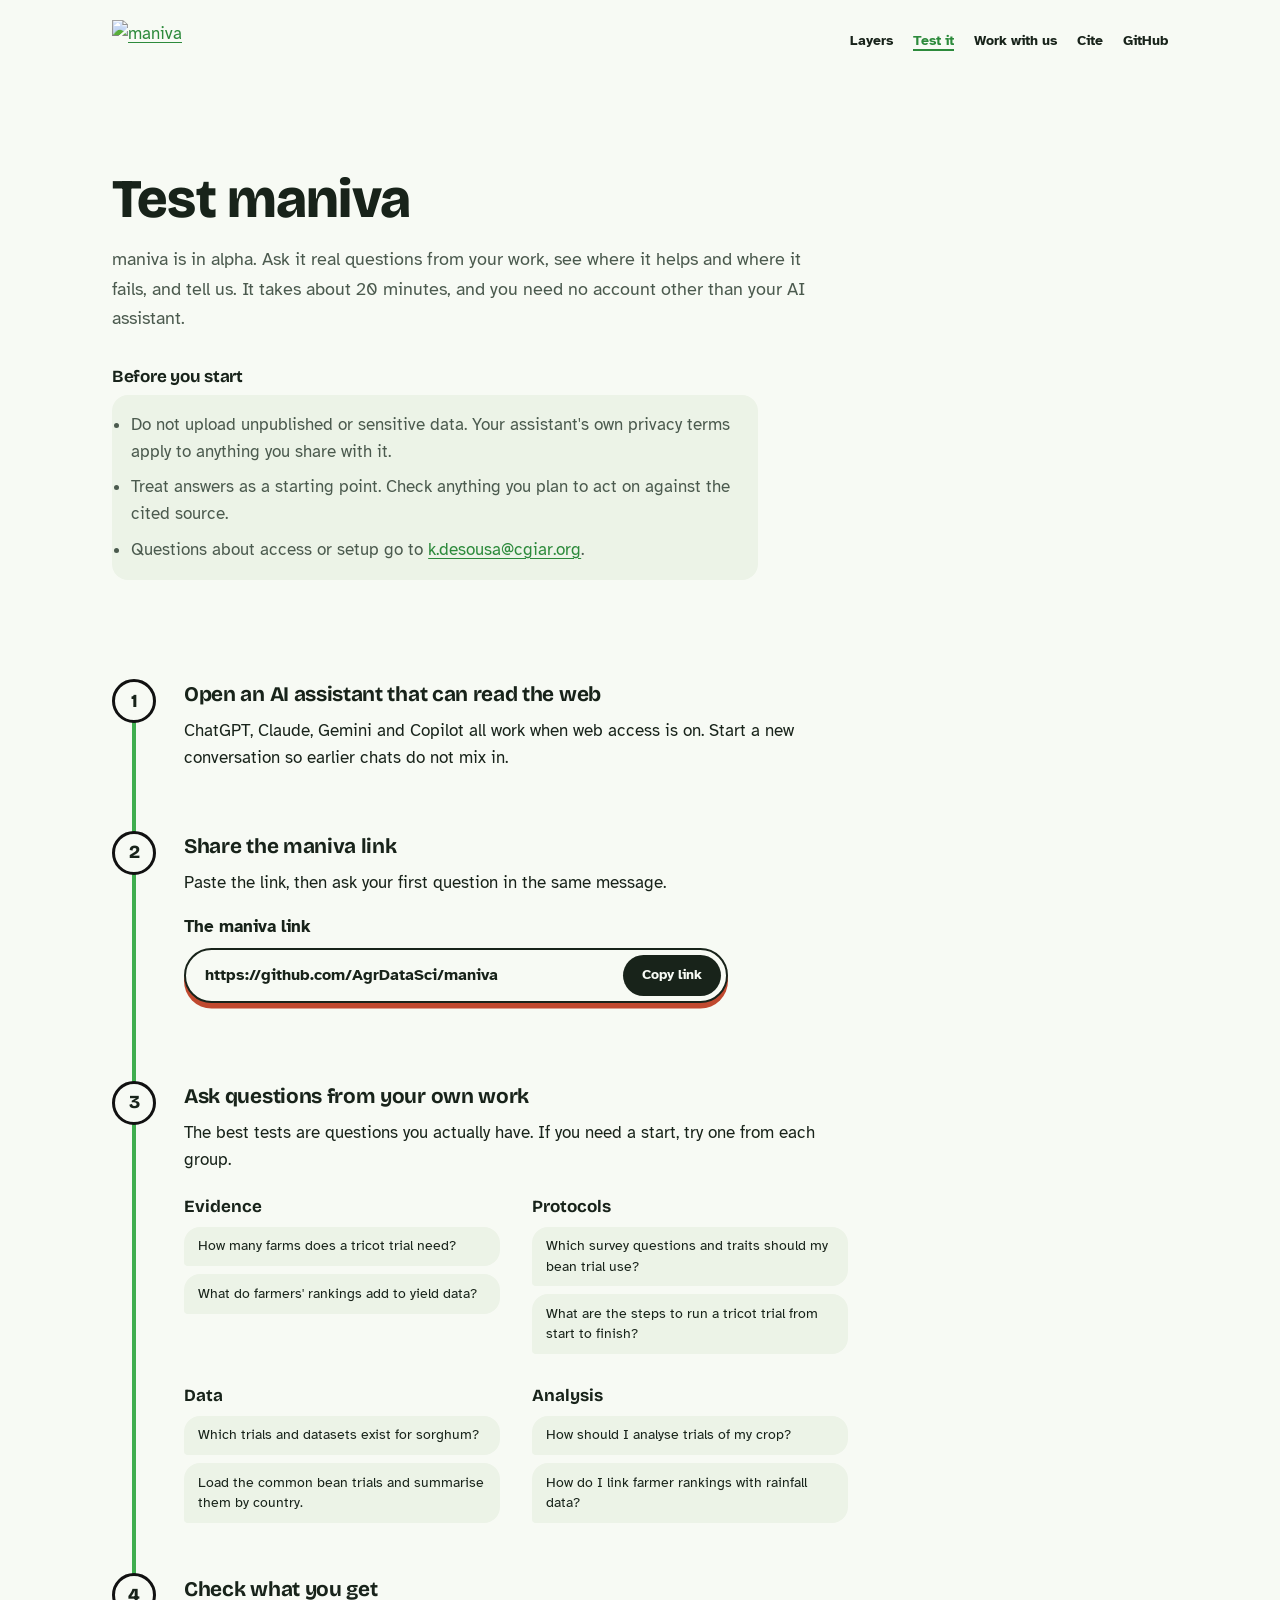
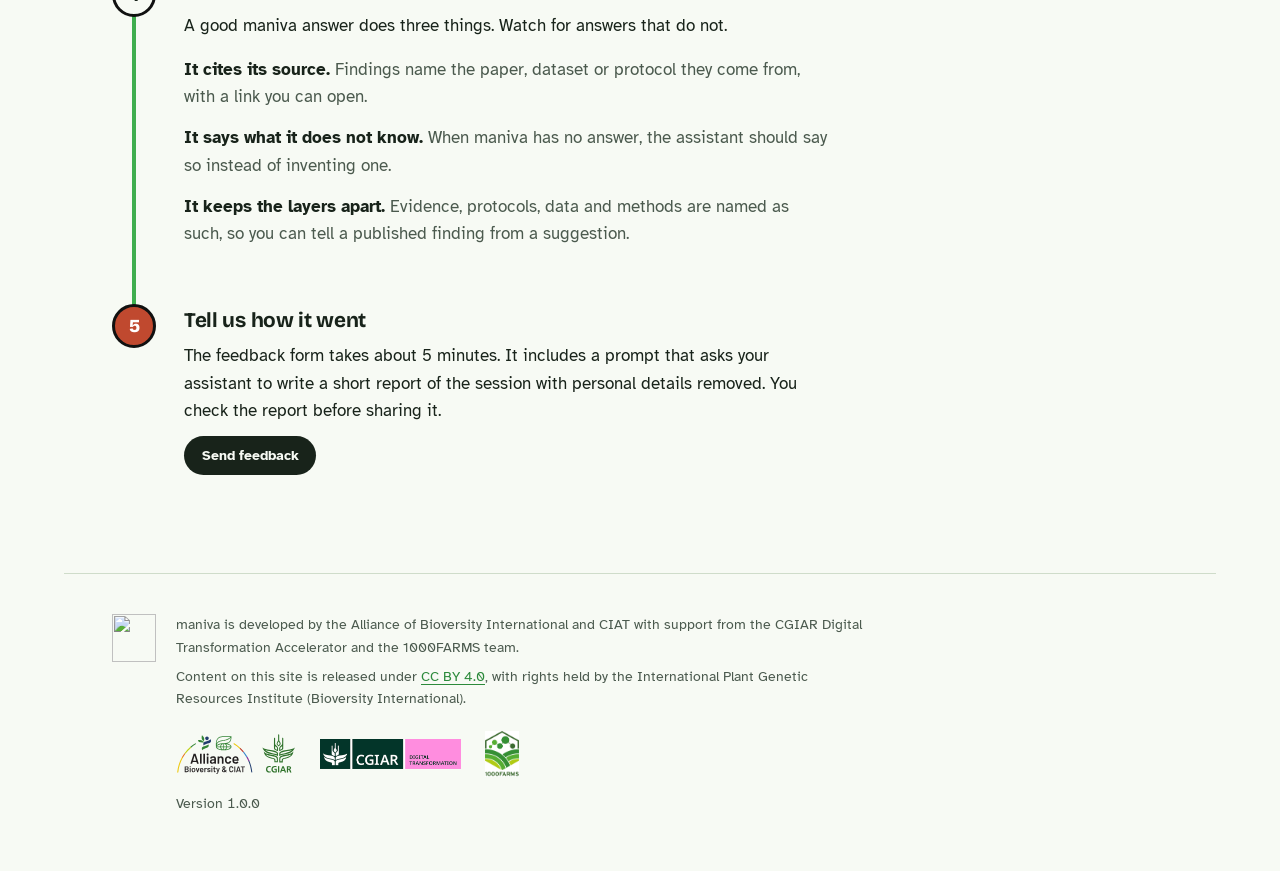
==== commit 914e5663: "Consolidate the changelog into release 1.0.0 and set the version to 1.0.0 Co-Authored-By: Claude Opu" ====
--- a/site/test.html
+++ b/site/test.html
@@ -133,7 +133,7 @@
       <img src="partners/cgiar-digital-transformation.png" alt="CGIAR Digital Transformation" class="logo-dt" width="1117" height="240">
       <img src="partners/1000farms.png" alt="1000FARMS" class="logo-tall" width="174" height="240">
     </div>
-    <p class="version">Version <span data-version>1.1.0</span><span data-commit></span></p>
+    <p class="version">Version <span data-version>1.0.0</span><span data-commit></span></p>
   </div>
 </footer>
 
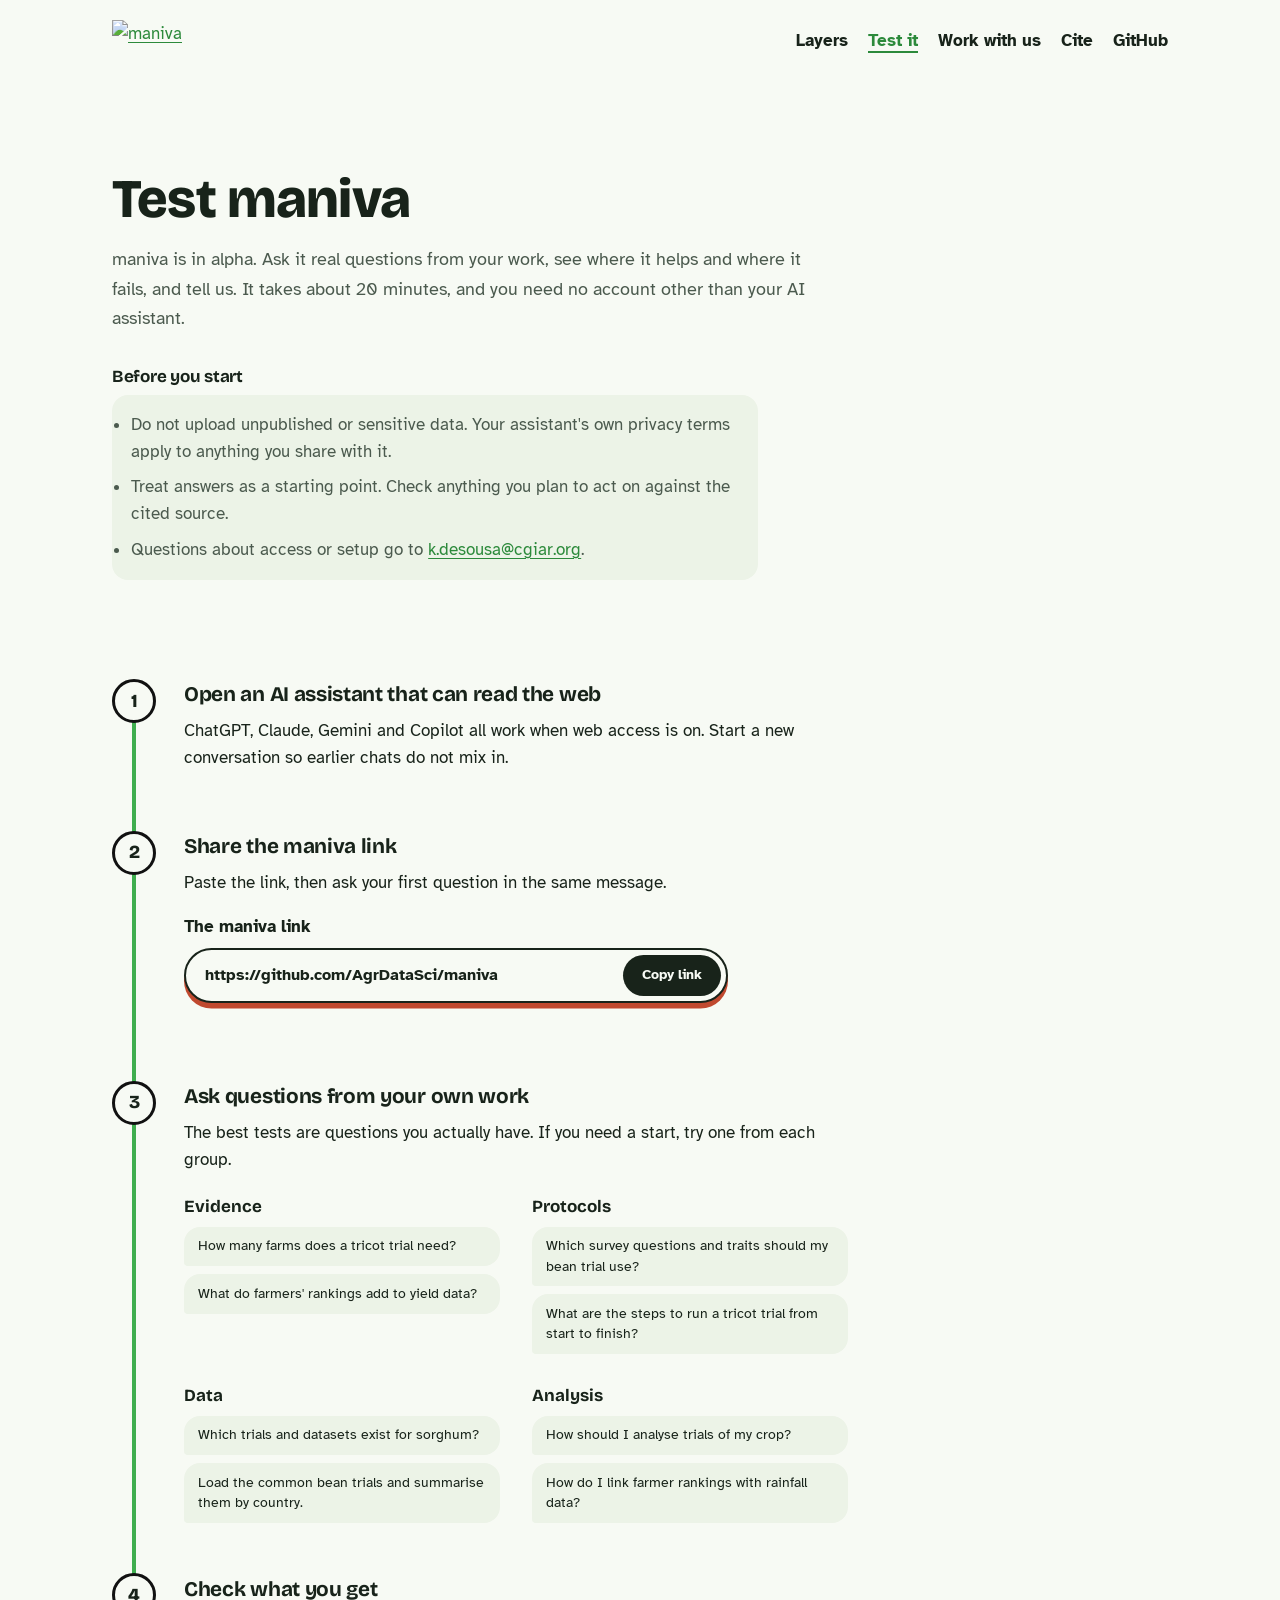
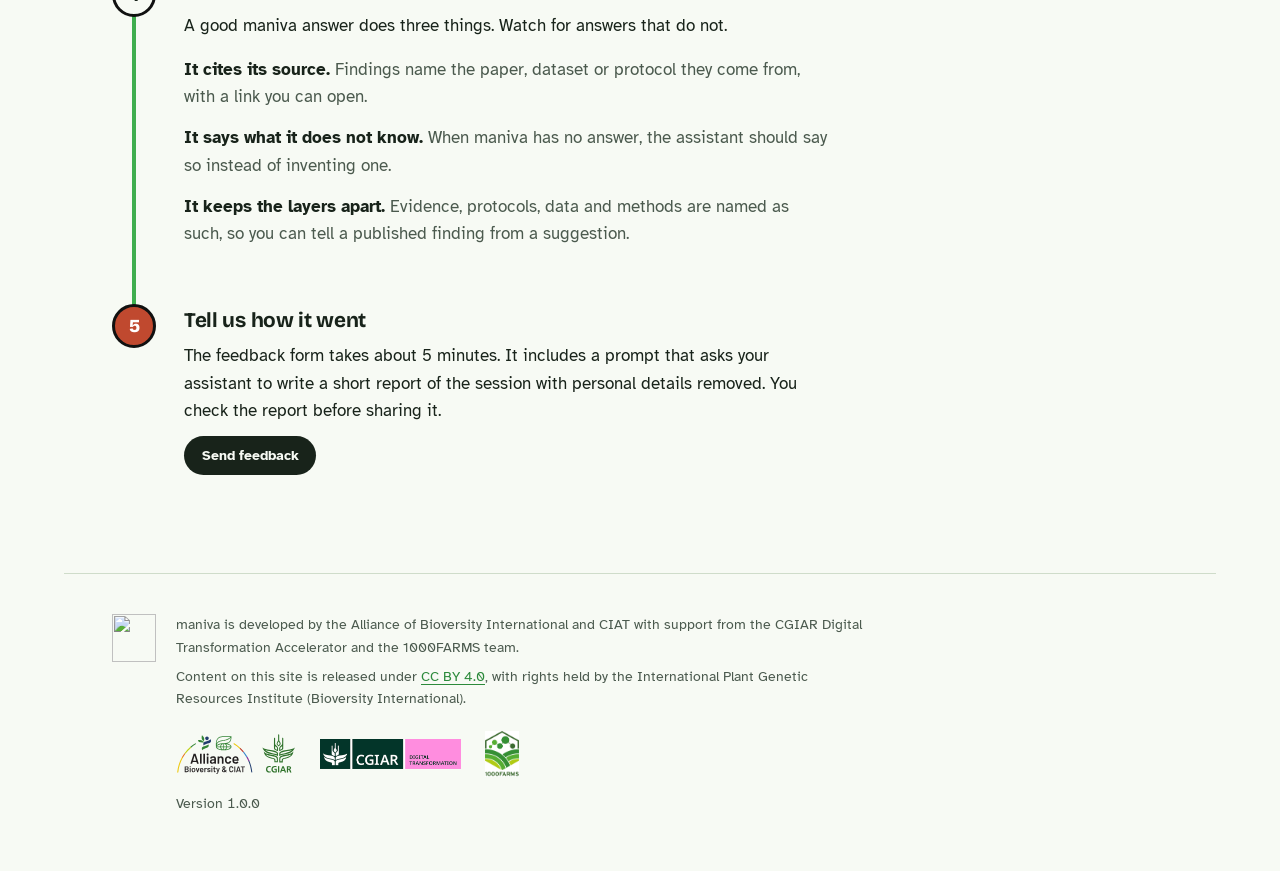
==== commit b2434d29: "Rename the feedback offer and enlarge the menu text on the website Co-Authored-By: Claude Opus 5.5 <" ====
--- a/site/test.html
+++ b/site/test.html
@@ -18,7 +18,7 @@
 <link rel="preconnect" href="https://fonts.googleapis.com">
 <link rel="preconnect" href="https://fonts.gstatic.com" crossorigin>
 <link href="https://fonts.googleapis.com/css2?family=Atkinson+Hyperlegible:ital,wght@0,400;0,700;1,400&family=Bricolage+Grotesque:opsz,wght@12..96,500;12..96,700;12..96,800&display=swap" rel="stylesheet">
-<link rel="stylesheet" href="styles.css?v=5">
+<link rel="stylesheet" href="styles.css?v=6">
 <script>document.documentElement.classList.add("js")</script>
 </head>
 <body>
@@ -137,6 +137,6 @@
   </div>
 </footer>
 
-<script src="main.js?v=5" defer></script>
+<script src="main.js?v=6" defer></script>
 </body>
 </html>
--- a/site/styles.css
+++ b/site/styles.css
@@ -105,7 +105,7 @@
 .top nav a {
   color: var(--ink);
   text-decoration: none;
-  font-size: var(--step--1);
+  font-size: var(--step-0);
   font-weight: 700;
   padding: 0.25rem 0;
 }
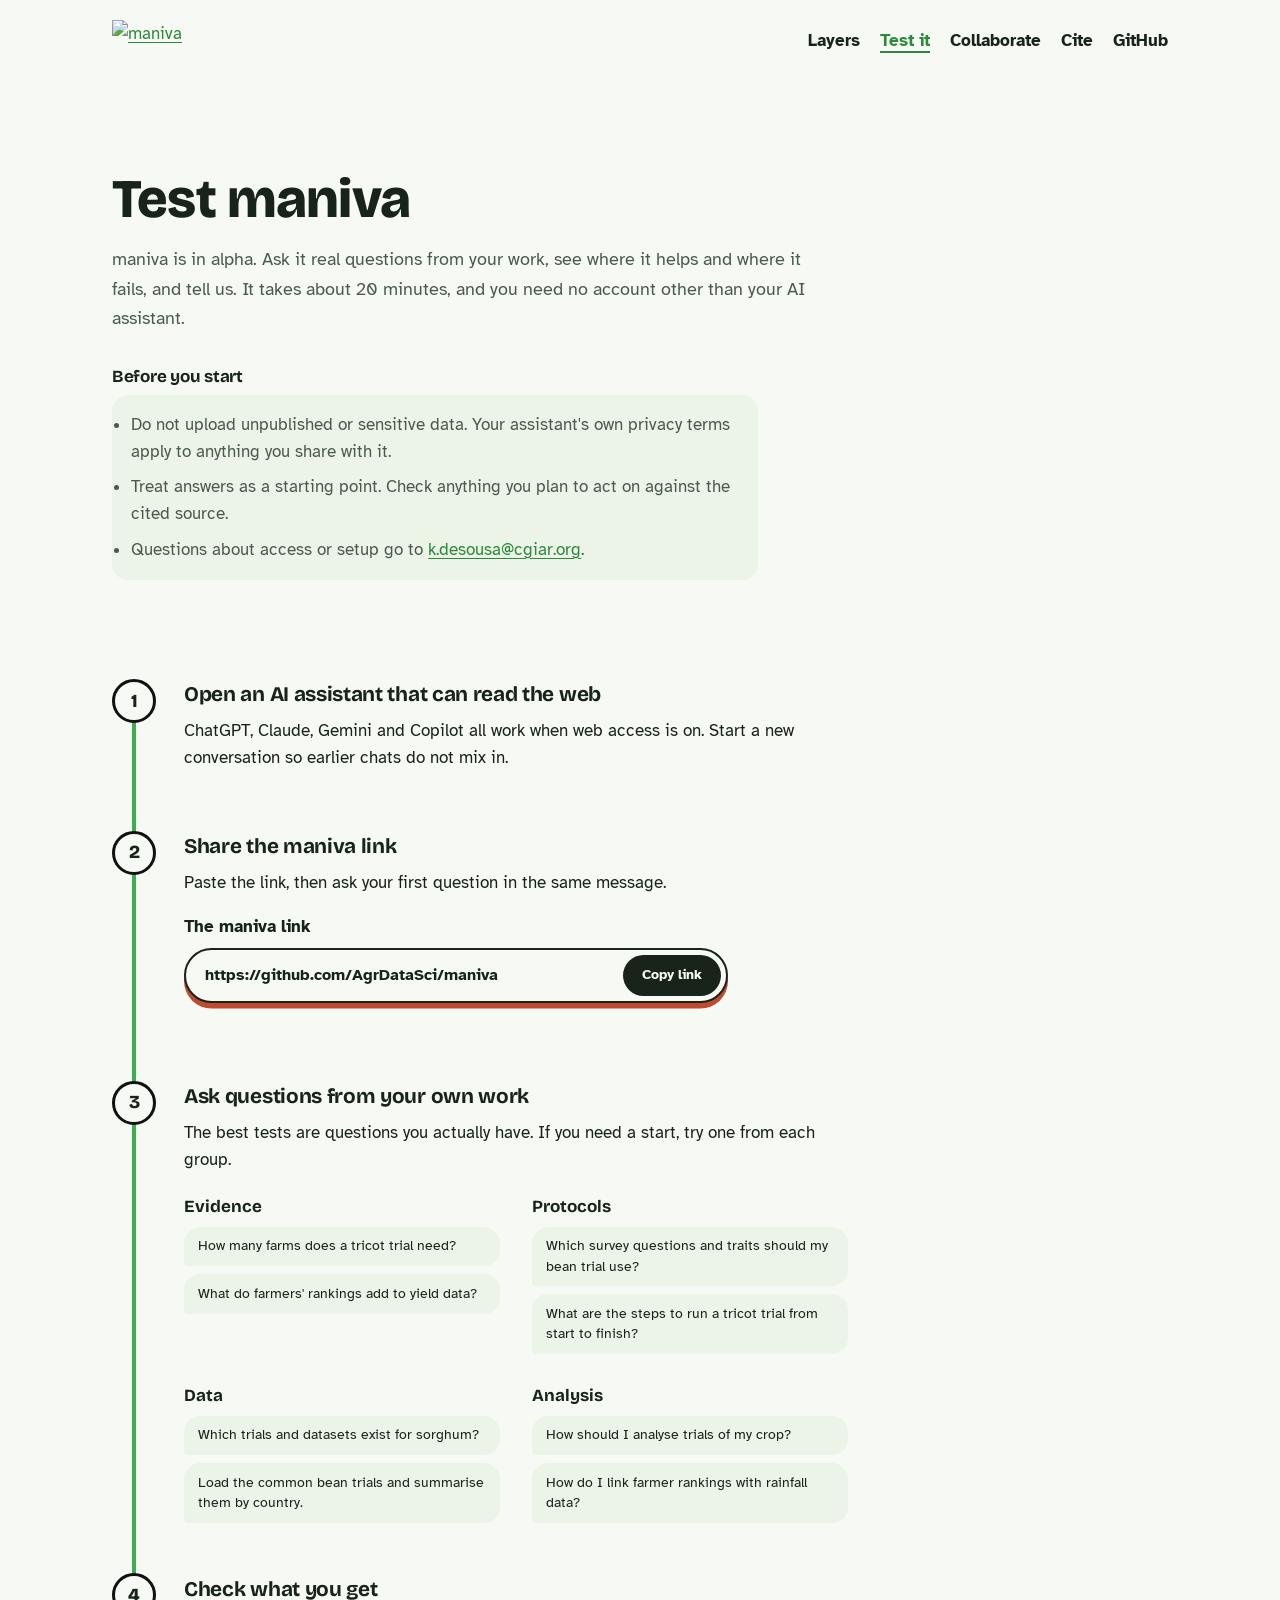
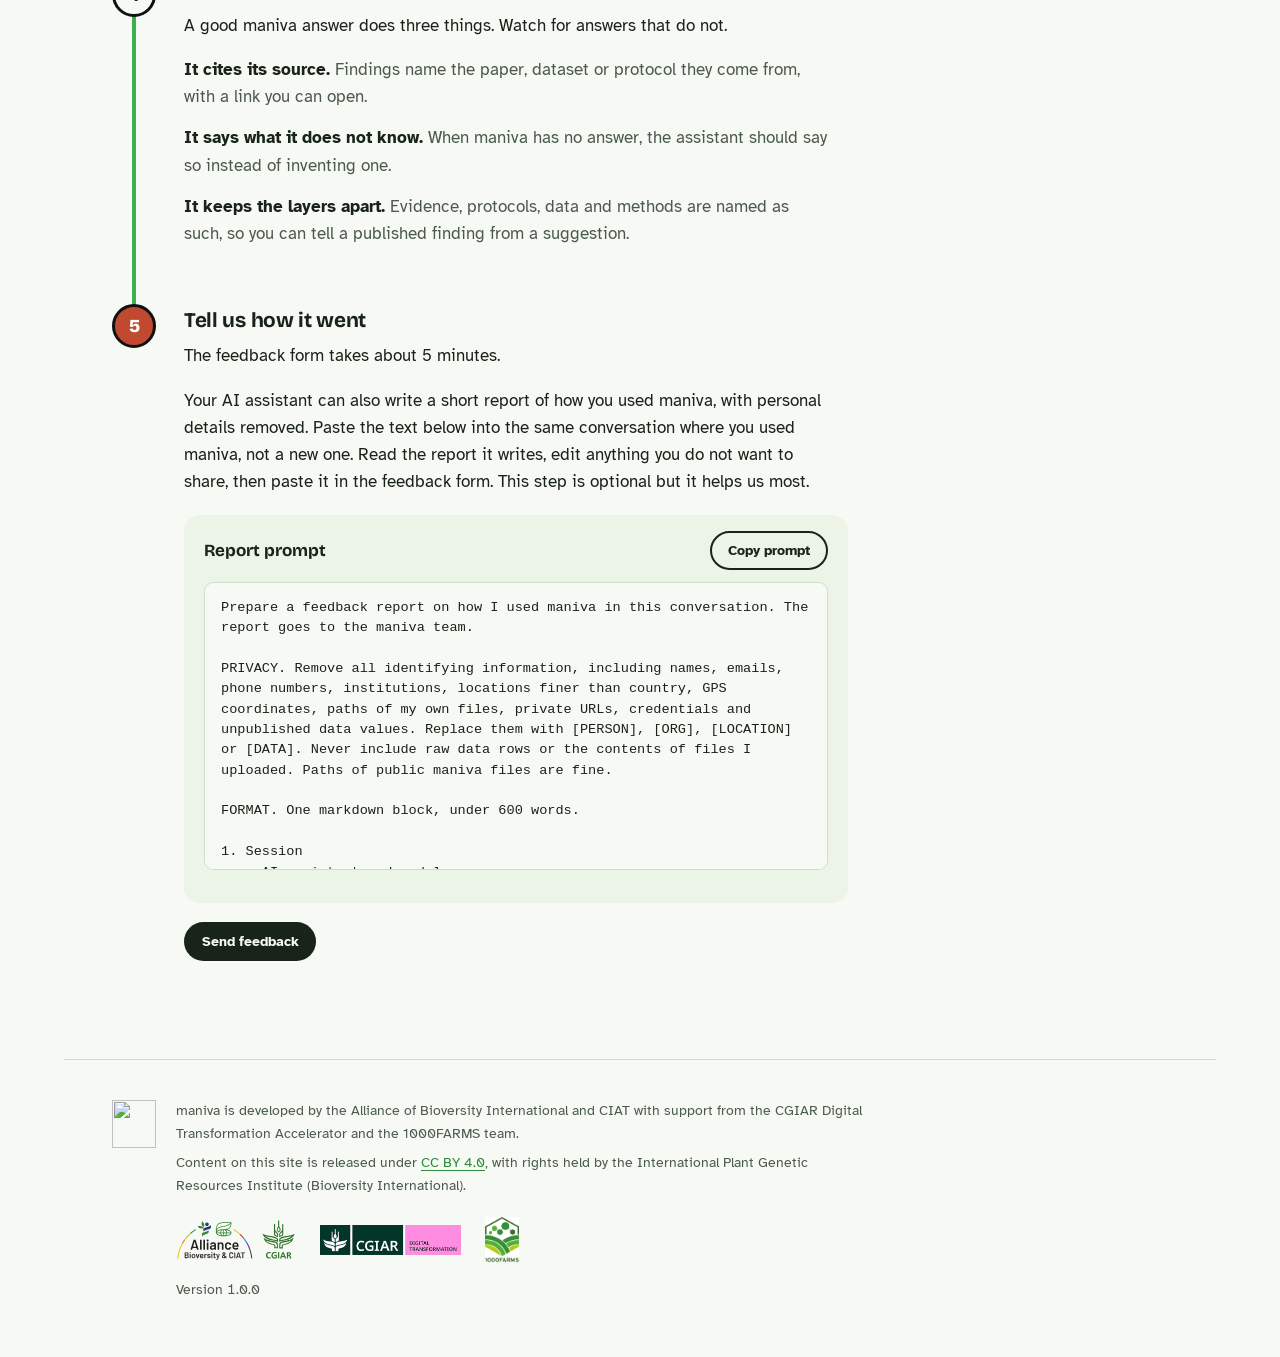
==== commit e02610dc: "Rename Work with us to Collaborate and add the report prompt to the test guide Co-Authored-By: Claud" ====
--- a/site/test.html
+++ b/site/test.html
@@ -18,7 +18,7 @@
 <link rel="preconnect" href="https://fonts.googleapis.com">
 <link rel="preconnect" href="https://fonts.gstatic.com" crossorigin>
 <link href="https://fonts.googleapis.com/css2?family=Atkinson+Hyperlegible:ital,wght@0,400;0,700;1,400&family=Bricolage+Grotesque:opsz,wght@12..96,500;12..96,700;12..96,800&display=swap" rel="stylesheet">
-<link rel="stylesheet" href="styles.css?v=6">
+<link rel="stylesheet" href="styles.css?v=7">
 <script>document.documentElement.classList.add("js")</script>
 </head>
 <body>
@@ -32,7 +32,7 @@
   <nav aria-label="Main">
     <a href="./#layers">Layers</a>
     <a href="test.html" aria-current="page">Test it</a>
-    <a href="./#work">Work with us</a>
+    <a href="./#work">Collaborate</a>
     <a href="./#cite">Cite</a>
     <a href="https://github.com/AgrDataSci/maniva">GitHub</a>
   </nav>
@@ -113,7 +113,40 @@
 
     <li>
       <h2>Tell us how it went</h2>
-      <p>The feedback form takes about 5 minutes. It includes a prompt that asks your assistant to write a short report of the session with personal details removed. You check the report before sharing it.</p>
+      <p>The feedback form takes about 5 minutes.</p>
+      <p>Your AI assistant can also write a short report of how you used maniva, with personal details removed. Paste the text below into the same conversation where you used maniva, not a new one. Read the report it writes, edit anything you do not want to share, then paste it in the feedback form. This step is optional but it helps us most.</p>
+      <div class="prompt-box">
+        <div class="prompt-head">
+          <span id="prompt-label">Report prompt</span>
+          <button type="button" class="btn btn-quiet" data-copy="#report-prompt">Copy prompt</button>
+        </div>
+        <pre id="report-prompt" aria-labelledby="prompt-label" tabindex="0">Prepare a feedback report on how I used maniva in this conversation. The report goes to the maniva team.
+
+PRIVACY. Remove all identifying information, including names, emails, phone numbers, institutions, locations finer than country, GPS coordinates, paths of my own files, private URLs, credentials and unpublished data values. Replace them with [PERSON], [ORG], [LOCATION] or [DATA]. Never include raw data rows or the contents of files I uploaded. Paths of public maniva files are fine.
+
+FORMAT. One markdown block, under 600 words.
+
+1. Session
+   - AI assistant and model
+   - How you reached maniva (link, uploaded skill or connector)
+   - maniva version and commit. Fetch https://raw.githubusercontent.com/AgrDataSci/maniva/main/version.json and report "version" and the first 7 characters of "commit". If you cannot fetch it, write "unknown". Never guess a commit.
+   - Number of exchanges
+   - My overall goal, in one sentence
+2. Tasks. For each request I made, give
+   - type (evidence, data, analysis, protocol, setup, other)
+   - my prompt, anonymised, as close to verbatim as possible
+   - the maniva files you actually opened, by repository and path
+   - outcome (solved, partly solved, failed)
+   - any wrong or invented content, and how it was corrected
+   - number of follow-up prompts needed
+3. Gaps. What I asked that maniva could not answer or do.
+4. Friction. Setup problems and code errors, with anonymised error messages.
+5. My suggestions. Only what I said or asked for.
+6. Your observations. Anything you inferred yourself, kept separate from my suggestions.
+
+Report only what happened in this conversation. Show me the report so I can check it before sharing.</pre>
+        <p class="copy-status" role="status" aria-live="polite"></p>
+      </div>
       <p><a class="btn-link" href="https://forms.gle/F8mA6QaVcJfpzkLAA">Send feedback</a></p>
     </li>
   </ol>
@@ -137,6 +170,6 @@
   </div>
 </footer>
 
-<script src="main.js?v=6" defer></script>
+<script src="main.js?v=7" defer></script>
 </body>
 </html>
--- a/site/styles.css
+++ b/site/styles.css
@@ -591,3 +591,35 @@
   .examples { grid-template-columns: 1fr; }
   .steps > li { padding-left: 3.75rem; }
 }
+
+/* Report prompt on the test page */
+.prompt-box {
+  background: var(--paper-2);
+  border-radius: 1rem;
+  padding: 1rem 1.25rem 0.25rem;
+  margin: 1.25rem 0 1.5rem;
+  max-width: 46rem;
+}
+.prompt-head {
+  display: flex;
+  align-items: center;
+  justify-content: space-between;
+  gap: 1rem;
+  margin-bottom: 0.75rem;
+  font-family: var(--display);
+  font-weight: 700;
+}
+.prompt-box pre {
+  margin: 0;
+  max-height: 18rem;
+  overflow: auto;
+  white-space: pre-wrap;
+  overflow-wrap: anywhere;
+  font: 400 0.85rem/1.5 ui-monospace, "SF Mono", Menlo, Consolas, monospace;
+  color: var(--ink);
+  background: var(--paper);
+  border: 1px solid var(--line);
+  border-radius: 0.6rem;
+  padding: 0.9rem 1rem;
+}
+.prompt-box .copy-status { margin-top: 0.5rem; }
